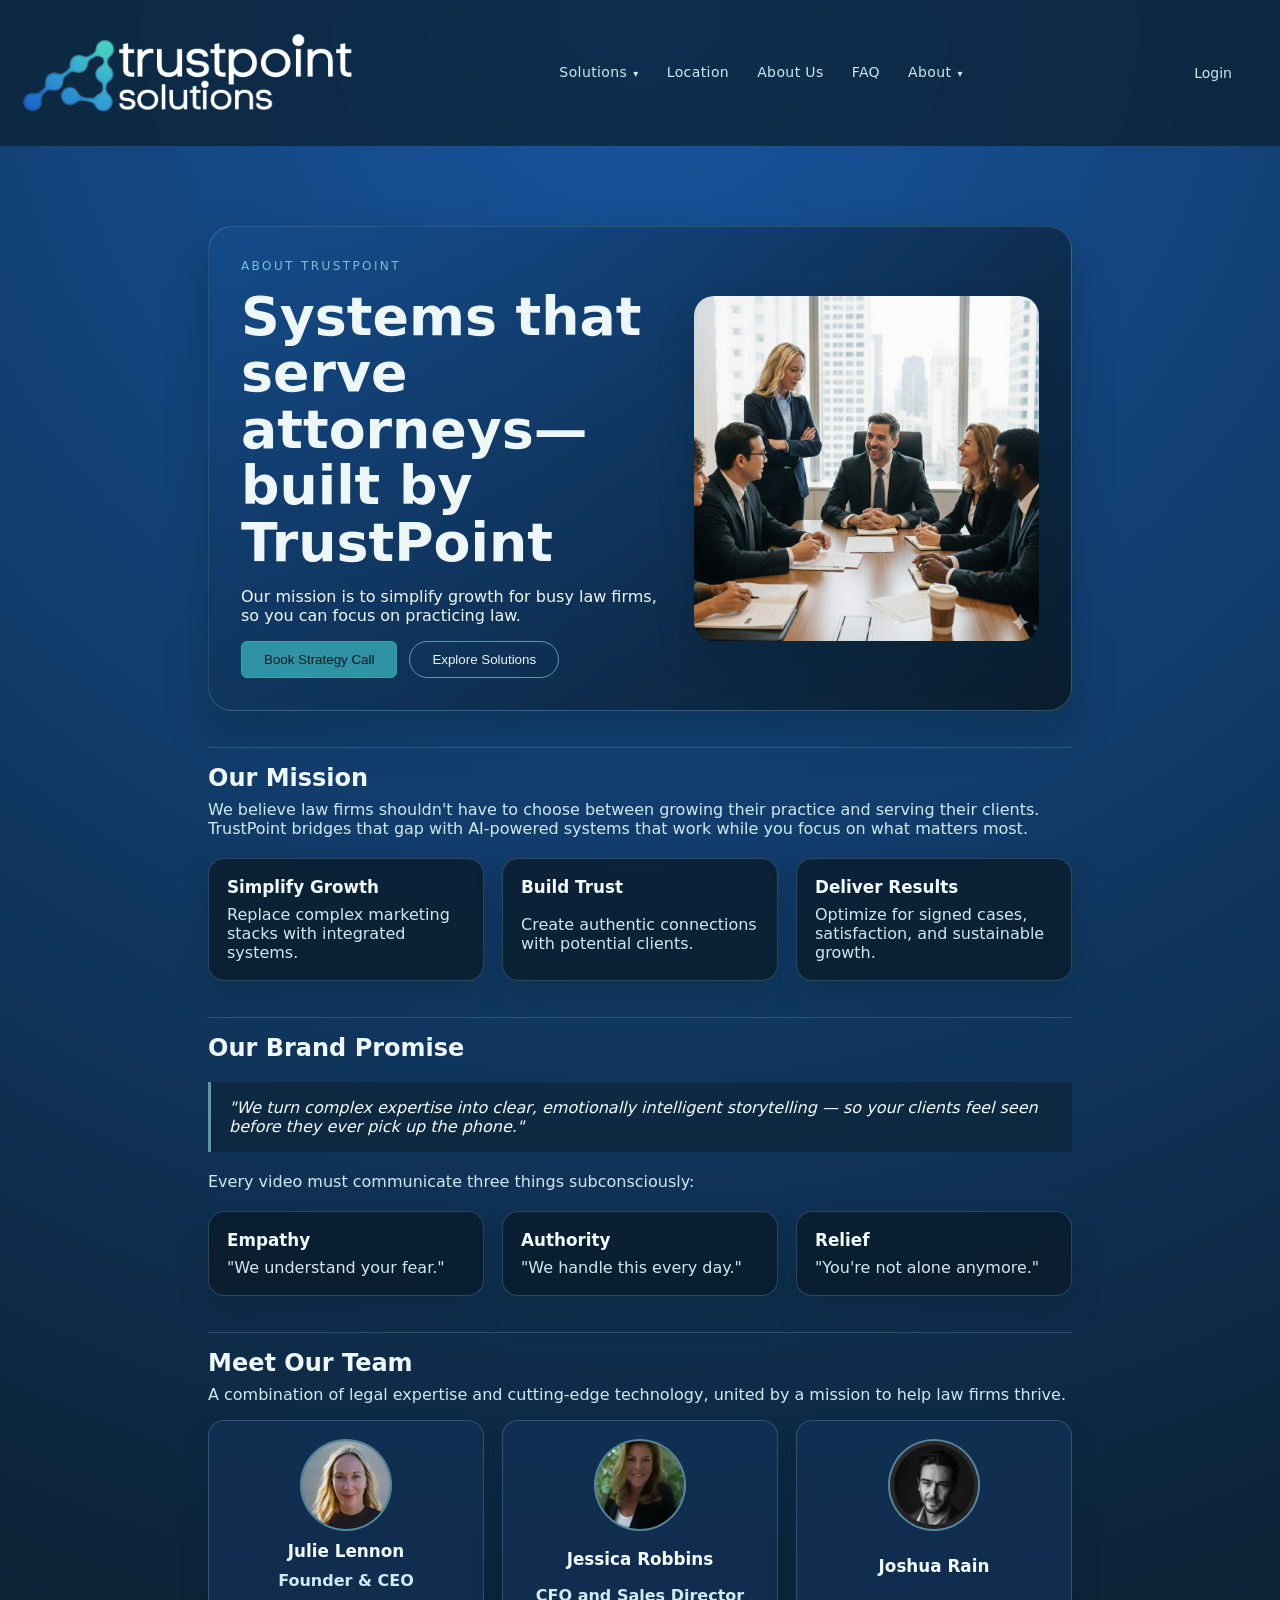
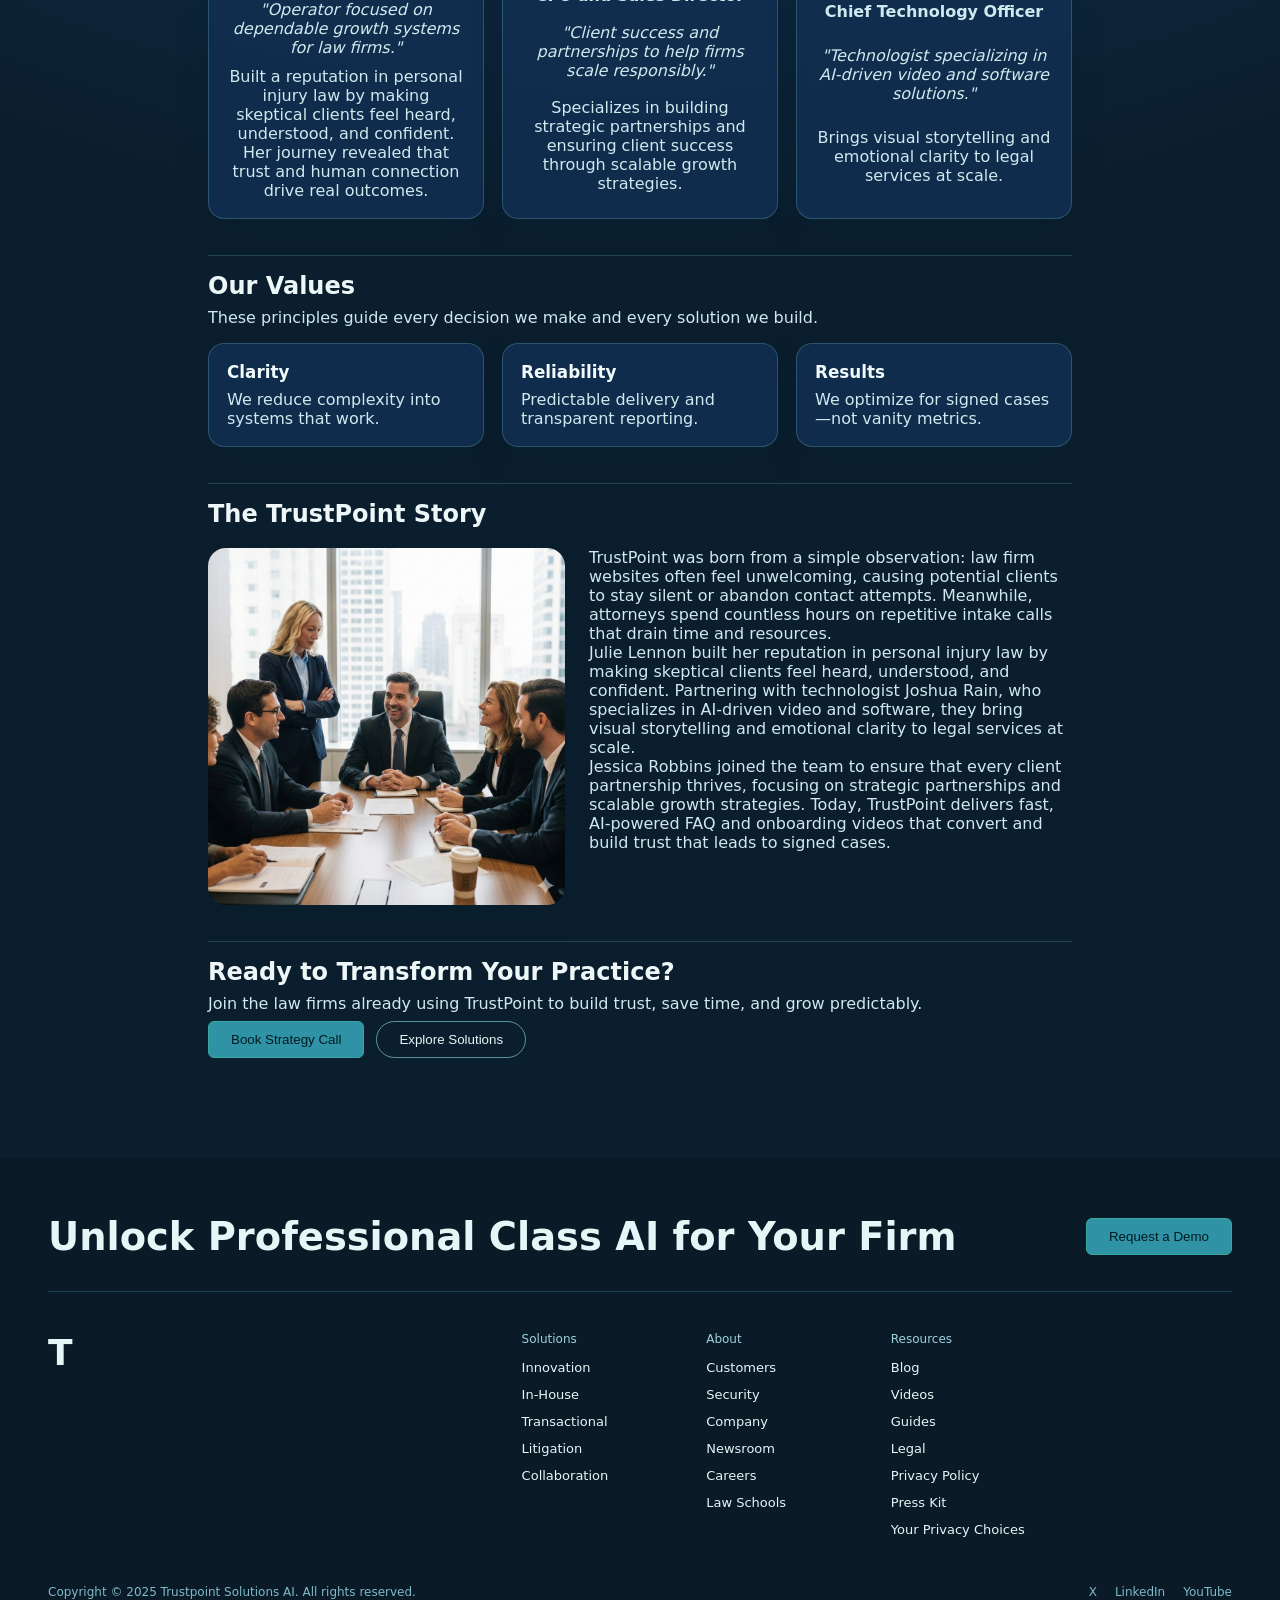
==== about-us.html @ 80f9bb28 "Remove platform page and simplify nav Drop the Platform page and menu, flatten FAQ to a single link," ====
<!DOCTYPE html>
<html lang="en">
  <head>
    <meta charset="UTF-8" />
    <meta name="viewport" content="width=device-width, initial-scale=1.0" />
    <title>About Us | Trustpoint Solutions</title>
    <link rel="stylesheet" href="styles.css" />
    <link rel="icon" href="favicon.ico" type="image/x-icon" />
  </head>
  <body>
    <div class="page">
      <header class="site-header">
        <div class="brand">
          <a href="index.html" aria-label="Trustpoint Solutions AI home">
            <img src="images/logo.png" alt="Trustpoint Solutions AI" />
          </a>
        </div>
        <button class="nav-toggle" aria-expanded="false" aria-controls="site-nav">
          Menu
        </button>
        <nav id="site-nav" class="nav">
          <div class="nav-item">
            <a class="nav-link has-caret" href="solutions.html">Solutions</a>
            <div class="nav-dropdown">
              <a href="solutions.html#foundation-system">Foundation System</a>
              <a href="solutions.html#follow-up-booking-system">Follow-Up &amp; Booking System</a>
              <a href="solutions.html#visibility-transparency-system">Visibility &amp; Transparency System</a>
              <a href="solutions.html#optional-add-ons">Optional add-ons</a>
              <a href="solutions.html#briefwise">BriefWise</a>
              <a href="solutions.html#complaint-generator">Complaint Generator</a>
              <a href="solutions.html#pidbot">PIDBot</a>
              <a href="solutions.html#verdictbridge">VerdictBridge</a>
            </div>
          </div>
          <a class="nav-link" href="location.html">Location</a>
          <a class="nav-link" href="about-us.html">About Us</a>
          <a class="nav-link" href="faq.html">FAQ</a>
          <div class="nav-item">
            <a class="nav-link has-caret" href="about.html">About</a>
            <div class="nav-dropdown">
              <a href="about.html#company">Company</a>
              <a href="about.html#leadership">Leadership</a>
              <a href="about.html#careers">Careers</a>
            </div>
          </div>
        </nav>
        <a class="login" href="#">Login</a>
      </header>

      <main class="subpage about-page">
        <section class="about-hero">
          <div class="about-hero-content">
            <span class="eyebrow">About TrustPoint</span>
            <h1>Systems that serve attorneys—built by TrustPoint</h1>
            <p>
              Our mission is to simplify growth for busy law firms, so you can
              focus on practicing law.
            </p>
            <div class="hero-actions">
              <button class="primary-cta">Book Strategy Call</button>
              <button class="secondary-cta">Explore Solutions</button>
            </div>
          </div>
          <div class="about-hero-media">
            <img src="images/Conf_Room_1.png" alt="TrustPoint team collaborating" />
          </div>
        </section>

        <section class="subpage-section">
          <h2>Our Mission</h2>
          <p>
            We believe law firms shouldn't have to choose between growing their
            practice and serving their clients. TrustPoint bridges that gap with
            AI-powered systems that work while you focus on what matters most.
          </p>
          <div class="mission-grid">
            <article class="about-card">
              <h3>Simplify Growth</h3>
              <p>Replace complex marketing stacks with integrated systems.</p>
            </article>
            <article class="about-card">
              <h3>Build Trust</h3>
              <p>Create authentic connections with potential clients.</p>
            </article>
            <article class="about-card">
              <h3>Deliver Results</h3>
              <p>Optimize for signed cases, satisfaction, and sustainable growth.</p>
            </article>
          </div>
        </section>

        <section class="subpage-section">
          <h2>Our Brand Promise</h2>
          <blockquote>
            "We turn complex expertise into clear, emotionally intelligent
            storytelling — so your clients feel seen before they ever pick up the
            phone."
          </blockquote>
          <p>Every video must communicate three things subconsciously:</p>
          <div class="promise-grid">
            <article class="about-card">
              <h3>Empathy</h3>
              <p>"We understand your fear."</p>
            </article>
            <article class="about-card">
              <h3>Authority</h3>
              <p>"We handle this every day."</p>
            </article>
            <article class="about-card">
              <h3>Relief</h3>
              <p>"You're not alone anymore."</p>
            </article>
          </div>
        </section>

        <section class="subpage-section">
          <h2>Meet Our Team</h2>
          <p>
            A combination of legal expertise and cutting-edge technology, united
            by a mission to help law firms thrive.
          </p>
          <div class="team-grid">
            <article class="team-card">
              <div class="team-avatar">
                <img src="images/about-us-julie.webp" alt="Julie Lennon" />
              </div>
              <h3 class="team-name">Julie Lennon</h3>
              <p class="team-role">Founder &amp; CEO</p>
              <p class="team-quote">
                "Operator focused on dependable growth systems for law firms."
              </p>
              <p>
                Built a reputation in personal injury law by making skeptical clients
                feel heard, understood, and confident. Her journey revealed that trust
                and human connection drive real outcomes.
              </p>
            </article>
            <article class="team-card">
              <div class="team-avatar">
                <img src="images/about-us-jessica.webp" alt="Jessica Robbins" />
              </div>
              <h3 class="team-name">Jessica Robbins</h3>
              <p class="team-role">CFO and Sales Director</p>
              <p class="team-quote">
                "Client success and partnerships to help firms scale responsibly."
              </p>
              <p>
                Specializes in building strategic partnerships and ensuring client
                success through scalable growth strategies.
              </p>
            </article>
            <article class="team-card">
              <div class="team-avatar">
                <img src="images/about-us-josh.webp" alt="Joshua Rain" />
              </div>
              <h3 class="team-name">Joshua Rain</h3>
              <p class="team-role">Chief Technology Officer</p>
              <p class="team-quote">
                "Technologist specializing in AI-driven video and software solutions."
              </p>
              <p>
                Brings visual storytelling and emotional clarity to legal services at
                scale.
              </p>
            </article>
          </div>
        </section>

        <section class="subpage-section">
          <h2>Our Values</h2>
          <p>These principles guide every decision we make and every solution we build.</p>
          <div class="values-grid">
            <article class="value-card">
              <h3>Clarity</h3>
              <p>We reduce complexity into systems that work.</p>
            </article>
            <article class="value-card">
              <h3>Reliability</h3>
              <p>Predictable delivery and transparent reporting.</p>
            </article>
            <article class="value-card">
              <h3>Results</h3>
              <p>We optimize for signed cases—not vanity metrics.</p>
            </article>
          </div>
        </section>

        <section class="subpage-section">
          <h2>The TrustPoint Story</h2>
          <div class="story-grid">
            <div class="story-media">
              <img src="images/Conf_Room_0.png" alt="TrustPoint leadership planning" />
            </div>
            <div class="story-text">
              <p>
                TrustPoint was born from a simple observation: law firm websites
                often feel unwelcoming, causing potential clients to stay silent or
                abandon contact attempts. Meanwhile, attorneys spend countless hours
                on repetitive intake calls that drain time and resources.
              </p>
              <p>
                Julie Lennon built her reputation in personal injury law by making
                skeptical clients feel heard, understood, and confident. Partnering
                with technologist Joshua Rain, who specializes in AI-driven video and
                software, they bring visual storytelling and emotional clarity to
                legal services at scale.
              </p>
              <p>
                Jessica Robbins joined the team to ensure that every client
                partnership thrives, focusing on strategic partnerships and scalable
                growth strategies. Today, TrustPoint delivers fast, AI-powered FAQ
                and onboarding videos that convert and build trust that leads to
                signed cases.
              </p>
            </div>
          </div>
        </section>

        <section class="subpage-section">
          <h2>Ready to Transform Your Practice?</h2>
          <p>
            Join the law firms already using TrustPoint to build trust, save time,
            and grow predictably.
          </p>
          <div class="hero-actions">
            <button class="primary-cta">Book Strategy Call</button>
            <button class="secondary-cta">Explore Solutions</button>
          </div>
        </section>
      </main>
    </div>

    <script src="script.js"></script>
  </body>
</html>
---- styles.css ----
* {
  box-sizing: border-box;
  margin: 0;
  padding: 0;
}

body {
  font-family: "Code Pro", "CodePro", "Inter", system-ui, -apple-system,
    sans-serif;
  background: #0b1e2d;
  color: #eef7f8;
  min-height: 100vh;
}

.page {
  min-height: 100vh;
  background: radial-gradient(circle at top, #1756a1, #0b1e2d 65%);
}

.site-header {
  display: flex;
  align-items: center;
  justify-content: space-between;
  padding: 28px 48px;
  gap: 24px;
  position: sticky;
  top: 0;
  background: rgba(11, 30, 45, 0.7);
  backdrop-filter: blur(6px);
  z-index: 10;
  transition: padding 0.3s ease, background 0.3s ease;
}

.brand {
  font-family: "Code Pro", "CodePro", "Inter", system-ui, -apple-system,
    sans-serif;
  font-size: 28px;
  letter-spacing: 0.5px;
}

.brand img {
  display: block;
  height: 190px;
  margin: -50px;
  width: auto;
  transition: height 0.3s ease, margin 0.3s ease;
}

.site-header.is-compact {
  padding: 10px 48px;
}

.site-header.is-compact .brand img {
  height: 120px;
  margin: 0;
}

.nav {
  display: flex;
  gap: 28px;
  flex-wrap: wrap;
  justify-content: center;
  flex: 1;
}

.nav-item {
  position: relative;
  display: inline-flex;
  align-items: center;
}

.nav-link {
  color: #cfe9ee;
  text-decoration: none;
  font-size: 14px;
  letter-spacing: 0.4px;
  position: relative;
  padding-bottom: 2px;
}

.nav-link:hover {
  color: #8fe1e6;
}

.nav-dropdown {
  position: absolute;
  top: calc(100% + 10px);
  left: 0;
  min-width: 200px;
  background: rgba(10, 26, 39, 0.98);
  border: 1px solid rgba(143, 225, 230, 0.2);
  border-radius: 12px;
  padding: 10px;
  display: none;
  flex-direction: column;
  gap: 4px;
  box-shadow: 0 18px 32px rgba(5, 33, 48, 0.35);
  z-index: 20;
}

.nav-dropdown::before {
  content: "";
  position: absolute;
  top: -10px;
  left: 0;
  right: 0;
  height: 10px;
}

.nav-dropdown a {
  color: #e6f6f7;
  text-decoration: none;
  font-size: 13px;
  padding: 8px 12px;
  border-radius: 8px;
}

.nav-dropdown a:hover {
  background: rgba(55, 168, 161, 0.18);
  color: #8fe1e6;
}

.nav-item:hover .nav-dropdown,
.nav-item:focus-within .nav-dropdown {
  display: flex;
}

.has-caret::after {
  content: "▾";
  font-size: 10px;
  margin-left: 6px;
}

.login {
  color: #cfe9ee;
  text-decoration: none;
  font-size: 14px;
}

.login:hover {
  color: #8fe1e6;
}

.hero {
  display: flex;
  align-items: center;
  justify-content: center;
  min-height: 58vh;
  text-align: left;
  padding: 80px 48px 60px;
  gap: 32px;
}

.hero-content,
.hero-media {
  flex: 1 1 0;
}

.hero-content h1 {
  font-family: "Code Pro", "CodePro", "Inter", system-ui, -apple-system,
    sans-serif;
  font-size: clamp(2.4rem, 4vw, 3.2rem);
  font-weight: 600;
  line-height: 1.05;
  margin-bottom: 16px;
}

.hero-content p {
  max-width: 560px;
  margin: 0 0 26px;
  color: #b7e3ea;
  font-size: 15px;
  line-height: 1.6;
}

.subpage {
  padding: 80px 48px 100px;
  max-width: 960px;
  margin: 0 auto;
  display: grid;
  gap: 18px;
}

.subpage h1 {
  font-size: clamp(2.4rem, 4vw, 3.2rem);
}

.subpage-section {
  padding-top: 16px;
  border-top: 1px solid rgba(143, 225, 230, 0.2);
  display: grid;
  gap: 8px;
  scroll-margin-top: calc(var(--header-height, 140px) + 16px);
}

.subpage-section p {
  color: #cfe9ee;
}

.faq-section {
  gap: 18px;
}

.faq-accordion {
  display: grid;
  gap: 12px;
}

.faq-accordion details {
  background: rgba(10, 26, 39, 0.75);
  border: 1px solid rgba(143, 225, 230, 0.22);
  border-radius: 14px;
  padding: 0;
  box-shadow: 0 14px 28px rgba(5, 33, 48, 0.22);
  overflow: hidden;
  transition: box-shadow 0.2s ease, border-color 0.2s ease;
}

.faq-accordion details:hover {
  border-color: rgba(143, 225, 230, 0.5);
  box-shadow: 0 16px 36px rgba(5, 33, 48, 0.35),
    0 0 0 1px rgba(143, 225, 230, 0.2);
}

.faq-accordion summary {
  cursor: pointer;
  list-style: none;
  font-weight: 600;
  color: #f1fbfc;
  display: flex;
  align-items: center;
  justify-content: space-between;
  gap: 16px;
  padding: 18px 20px;
  background: rgba(18, 48, 84, 0.55);
}

.faq-accordion summary::-webkit-details-marker {
  display: none;
}

.faq-accordion summary::after {
  content: "+";
  font-size: 1.4rem;
  color: #8fe1e6;
}

.faq-accordion details[open] summary::after {
  content: "–";
}

.faq-accordion details p,
.faq-accordion details ul {
  margin-top: 12px;
  color: #cfe9ee;
  line-height: 1.6;
}

.faq-accordion details ul {
  padding-left: 18px;
  display: grid;
  gap: 6px;
}

.faq-accordion details > :not(summary) {
  padding: 0 20px 18px;
}

.faq-accordion details[open] summary {
  background: rgba(18, 48, 84, 0.75);
}

.faq-cta {
  margin-top: 24px;
  padding: 20px;
  border-radius: 16px;
  background: rgba(18, 48, 84, 0.8);
  border: 1px solid rgba(143, 225, 230, 0.22);
  display: grid;
  gap: 10px;
}

.about-page {
  gap: 36px;
}

.eyebrow {
  text-transform: uppercase;
  letter-spacing: 0.2em;
  font-size: 0.75rem;
  color: rgba(143, 225, 230, 0.8);
}

.about-hero {
  display: grid;
  grid-template-columns: minmax(260px, 1.1fr) minmax(240px, 0.9fr);
  gap: 32px;
  align-items: center;
  padding: 32px;
  border-radius: 24px;
  background: linear-gradient(135deg, rgba(23, 86, 161, 0.25), rgba(10, 26, 39, 0.9));
  border: 1px solid rgba(143, 225, 230, 0.22);
  box-shadow: 0 20px 40px rgba(5, 33, 48, 0.35);
}

.about-hero-content {
  display: grid;
  gap: 16px;
}

.about-hero-content h1 {
  font-size: clamp(2.3rem, 4.2vw, 3.4rem);
  line-height: 1.05;
}

.hero-actions {
  display: flex;
  flex-wrap: wrap;
  gap: 12px;
}

.about-hero-media {
  border-radius: 20px;
  overflow: hidden;
  min-height: 280px;
  box-shadow: 0 18px 32px rgba(5, 33, 48, 0.35);
}

.about-hero-media img {
  width: 100%;
  height: 100%;
  object-fit: cover;
  display: block;
}

.mission-grid,
.promise-grid {
  display: grid;
  grid-template-columns: repeat(auto-fit, minmax(220px, 1fr));
  gap: 18px;
  margin-top: 12px;
}

.about-card {
  padding: 18px;
  border-radius: 16px;
  background: rgba(10, 26, 39, 0.75);
  border: 1px solid rgba(143, 225, 230, 0.22);
  box-shadow: 0 14px 28px rgba(5, 33, 48, 0.25);
  display: grid;
  gap: 8px;
}

.about-card h3 {
  font-size: 1.05rem;
  color: #f1fbfc;
}

.story-grid {
  display: grid;
  grid-template-columns: minmax(240px, 0.85fr) minmax(280px, 1.15fr);
  gap: 24px;
  align-items: start;
  margin-top: 12px;
}

.story-media {
  border-radius: 18px;
  overflow: hidden;
  min-height: 240px;
  box-shadow: 0 14px 28px rgba(5, 33, 48, 0.25);
}

.story-media img {
  width: 100%;
  height: 100%;
  object-fit: cover;
  display: block;
}

.subpage-section ol {
  margin-left: 18px;
  color: #cfe9ee;
  display: grid;
  gap: 8px;
}

.subpage-section blockquote {
  margin: 12px 0;
  padding: 16px 18px;
  border-left: 3px solid rgba(143, 225, 230, 0.6);
  background: rgba(12, 34, 48, 0.55);
  color: #f3fbfc;
  font-style: italic;
}

.team-grid,
.values-grid {
  display: grid;
  grid-template-columns: repeat(auto-fit, minmax(220px, 1fr));
  gap: 18px;
  margin-top: 8px;
}

.team-card,
.value-card {
  padding: 18px;
  border-radius: 16px;
  background: rgba(18, 48, 84, 0.8);
  border: 1px solid rgba(143, 225, 230, 0.22);
  box-shadow: 0 14px 28px rgba(5, 33, 48, 0.25);
  display: grid;
  gap: 8px;
}

.team-card h3,
.value-card h3 {
  font-size: 1.05rem;
  color: #f1fbfc;
}

.team-card {
  justify-items: center;
  text-align: center;
  gap: 10px;
}

.team-avatar {
  width: 92px;
  height: 92px;
  border-radius: 50%;
  background: rgba(230, 246, 247, 0.15);
  border: 2px solid rgba(143, 225, 230, 0.4);
  display: grid;
  place-items: center;
  font-weight: 600;
  color: #e6f6f7;
  overflow: hidden;
}

.team-avatar img {
  width: 100%;
  height: 100%;
  object-fit: cover;
  display: block;
}

.team-name {
  font-size: 1.15rem;
}

.team-quote {
  color: #d7f4f7;
  font-style: italic;
}

.team-role {
  color: #8fe1e6;
  font-weight: 600;
}

.product-section {
  gap: 14px;
  min-height: calc(100vh - 220px);
  padding-bottom: clamp(32px, 6vh, 72px);
}

.product-title {
  font-size: clamp(2.2rem, 3.6vw, 3rem);
}

.product-tagline {
  font-size: 1rem;
  font-style: italic;
  color: #cfe9ee;
  margin-bottom: 10px;
  display: inline-flex;
  align-items: center;
  gap: 10px;
}

.product-icon {
  font-size: 1.3rem;
}

.product-heading {
  font-size: 1.35rem;
  font-weight: 600;
  color: #e5f5f7;
}

.product-subheading {
  color: #b7e3ea;
}

.product-summary {
  display: grid;
  grid-template-columns: 1fr 1fr;
  gap: 16px;
  align-items: center;
  padding: 18px;
  border-radius: 16px;
  background: rgba(12, 34, 48, 0.7);
  border: 1px solid rgba(143, 225, 230, 0.22);
}

.product-summary-image {
  width: 100%;
  height: 100%;
  min-height: 140px;
  border-radius: 16px;
  background: rgba(143, 225, 230, 0.16);
  display: flex;
  align-items: center;
  justify-content: center;
  padding: 12px;
}

.product-summary-image img {
  width: 100%;
  height: 100%;
  object-fit: contain;
  border-radius: 12px;
}

.product-summary-text {
  display: grid;
  gap: 12px;
}

.product-details {
  list-style: disc;
  padding-left: 18px;
  color: #b7e3ea;
  display: grid;
  gap: 6px;
}

.product-details li {
  line-height: 1.45;
}

.components-grid {
  display: flex;
  flex-wrap: wrap;
  gap: 18px;
  justify-content: flex-start;
  margin-top: 6px;
}

.component-card {
  flex: 1 1 220px;
  max-width: 280px;
  aspect-ratio: 1 / 1;
  padding: 18px;
  border-radius: 16px;
  background: rgba(10, 26, 39, 0.75);
  border: 1px solid rgba(143, 225, 230, 0.22);
  box-shadow: 0 14px 28px rgba(5, 33, 48, 0.25);
  display: flex;
  flex-direction: column;
  align-items: center;
  text-align: center;
}

.component-main {
  flex: 1;
  display: flex;
  flex-direction: column;
  align-items: center;
  justify-content: center;
  gap: 10px;
}

.component-icon {
  width: 48px;
  height: 48px;
  border-radius: 12px;
  background: rgba(143, 225, 230, 0.14);
  display: flex;
  align-items: center;
  justify-content: center;
  font-size: 24px;
  color: #e6f6f7;
}

img.component-icon {
  object-fit: contain;
  padding: 8px;
}

.component-card h3 {
  font-size: 1rem;
  font-weight: 600;
  color: #f1fbfc;
}

.component-card p {
  margin-top: auto;
  color: #b7e3ea;
  font-size: 0.95rem;
  line-height: 1.4;
}

.primary-cta {
  background: #2f93a5;
  color: #031a23;
  border: 1px solid #37a8a1;
  padding: 10px 22px;
  border-radius: 6px;
  font-weight: 500;
  cursor: pointer;
}

.primary-cta:hover {
  background: #37a8a1;
}

.secondary-cta {
  background: transparent;
  color: #e6f6f7;
  border: 1px solid rgba(143, 225, 230, 0.6);
  padding: 10px 22px;
  border-radius: 999px;
  font-weight: 500;
  cursor: pointer;
}

.secondary-cta:hover {
  background: rgba(55, 168, 161, 0.18);
}

.cookie-banner {
  position: fixed;
  left: 0;
  right: 0;
  bottom: 0;
  padding: 16px 20px 24px;
  display: flex;
  justify-content: center;
  z-index: 30;
}

.cookie-banner.is-hidden {
  display: none;
}

.cookie-card {
  width: min(960px, 94vw);
  background: rgba(10, 26, 39, 0.98);
  border: 1px solid rgba(143, 225, 230, 0.28);
  border-radius: 18px;
  padding: 20px 22px;
  box-shadow: 0 18px 32px rgba(5, 33, 48, 0.45);
  display: grid;
  gap: 16px;
}

.cookie-content h2 {
  font-size: 1.2rem;
  color: #f1fbfc;
  margin-bottom: 6px;
}

.cookie-content p {
  color: #cfe9ee;
  line-height: 1.6;
}

.cookie-actions {
  display: flex;
  flex-wrap: wrap;
  gap: 12px;
}

.cookie-preferences {
  border-top: 1px solid rgba(143, 225, 230, 0.2);
  padding-top: 14px;
  display: grid;
  gap: 10px;
}

.cookie-option {
  display: flex;
  align-items: center;
  gap: 10px;
  color: #cfe9ee;
}

.cookie-option input {
  accent-color: #37a8a1;
}

.hero-media {
  height: 360px;
  max-width: none;
  margin: 0;
  border-radius: 6px;
  overflow: hidden;
  box-shadow: 0 18px 32px rgba(5, 33, 48, 0.45);
  transition: height 0.6s ease;
}

.hero-media.in-view {
  height: calc(95vh - var(--header-height, 84px));
}

.hero-video {
  width: 100%;
  height: 100%;
  object-fit: cover;
  display: block;
  filter: brightness(0.92);
}

.hero-image {
  width: 100%;
  height: 100%;
  object-fit: contain;
  display: block;
  filter: brightness(0.95);
}

.bundle {
  display: grid;
  grid-template-columns: minmax(220px, 1fr) minmax(320px, 1.2fr) minmax(240px, 0.9fr);
  gap: 32px;
  padding: 60px 48px 80px;
  background: linear-gradient(135deg, rgba(23, 86, 161, 0.35), rgba(10, 26, 39, 0.9));
  border-radius: 20px;
  margin: 0 48px 80px;
}

.home-content {
  max-width: 960px;
  margin: 0 auto;
}

.home-content .bundle {
  margin: 0 0 80px;
}

.bundle-media {
  background: #ffffff;
  border-radius: 18px;
  overflow: hidden;
  align-self: stretch;
}

.bundle-media img {
  width: 100%;
  height: 100%;
  object-fit: cover;
  display: block;
}

.bundle-content {
  display: flex;
  flex-direction: column;
  gap: 16px;
  color: #e6f6f7;
}

.bundle-pill {
  align-self: flex-start;
  background: rgba(230, 246, 247, 0.12);
  color: #e6f6f7;
  text-transform: uppercase;
  letter-spacing: 1px;
  font-size: 11px;
  padding: 6px 14px;
  border-radius: 999px;
}

.bundle-content h2 {
  font-size: clamp(1.8rem, 3vw, 2.6rem);
  font-weight: 600;
}

.bundle-content p {
  color: #cfe9ee;
  line-height: 1.7;
  font-size: 14px;
}

.bundle-content h3 {
  font-size: 1.1rem;
  margin-top: 6px;
}

.bundle-content ul {
  list-style: none;
  display: grid;
  gap: 10px;
  margin: 0;
  padding: 0;
}

.bundle-content li::before {
  content: "✓";
  color: #8fe1e6;
  margin-right: 10px;
}

.bundle-metrics {
  background: rgba(230, 246, 247, 0.12);
  border-radius: 18px;
  padding: 24px;
  display: grid;
  gap: 20px;
}

.metric-card {
  background: rgba(10, 26, 39, 0.6);
  border-radius: 16px;
  padding: 18px;
  display: grid;
  gap: 8px;
}

.metric-number {
  font-size: 2rem;
  font-weight: 600;
}

.metric-label {
  text-transform: uppercase;
  letter-spacing: 1px;
  font-size: 11px;
  color: #b7e3ea;
}

.site-footer {
  padding: 56px 48px 32px;
  background: #0a1a27;
  color: #cfe9ee;
}

.footer-signup {
  display: flex;
  align-items: center;
  justify-content: flex-end;
  gap: 24px;
  padding: 20px 0 32px;
}

.footer-signup-group {
  display: flex;
  align-items: center;
  gap: 24px;
}

.footer-signup-text {
  max-width: 520px;
  color: #b7e3ea;
  font-size: 14px;
  line-height: 1.6;
}

.footer-signup-form {
  display: flex;
  align-items: center;
  gap: 12px;
  background: rgba(230, 246, 247, 0.08);
  border: 1px solid rgba(143, 225, 230, 0.3);
  border-radius: 999px;
  padding: 6px;
}

.footer-signup-form input {
  background: transparent;
  border: none;
  color: #e6f6f7;
  padding: 8px 12px;
  min-width: 260px;
  font-size: 13px;
}

.footer-signup-form input::placeholder {
  color: rgba(230, 246, 247, 0.7);
}

.footer-signup-form input:focus {
  outline: none;
}

.footer-signup-button {
  display: inline-flex;
  align-items: center;
  gap: 8px;
  background: #2f93a5;
  color: #031a23;
  border: none;
  border-radius: 999px;
  padding: 8px 16px;
  font-size: 13px;
  cursor: pointer;
}

.footer-signup-button svg {
  width: 16px;
  height: 16px;
  fill: currentColor;
}

.footer-signup-button:hover {
  background: #37a8a1;
}

.footer-cta {
  display: flex;
  align-items: center;
  justify-content: space-between;
  gap: 24px;
  flex-wrap: wrap;
}

.footer-cta h2 {
  font-family: "Code Pro", "CodePro", "Inter", system-ui, -apple-system,
    sans-serif;
  font-size: clamp(1.6rem, 3vw, 2.4rem);
  font-weight: 600;
  color: #e6f6f7;
}

.footer-divider {
  height: 1px;
  background: rgba(47, 147, 165, 0.35);
  margin: 32px 0 40px;
}

.footer-links {
  display: flex;
  gap: 40px;
  align-items: flex-start;
  justify-content: space-between;
  flex-wrap: wrap;
}

.footer-brand {
  font-family: "Code Pro", "CodePro", "Inter", system-ui, -apple-system,
    sans-serif;
  font-size: 36px;
  font-weight: 600;
  color: #e6f6f7;
  padding-right: 24px;
}

.footer-columns {
  display: grid;
  grid-template-columns: repeat(4, minmax(140px, 1fr));
  gap: 28px;
  flex: 0 0 60%;
  min-width: 280px;
  margin-left: auto;
}

.footer-column {
  display: flex;
  flex-direction: column;
  gap: 12px;
  font-size: 13px;
}

.footer-title {
  font-size: 12px;
  text-transform: none;
  color: #9bd2dd;
  margin-bottom: 2px;
}

.footer-column a {
  color: #e6f6f7;
  text-decoration: none;
}

.footer-column a:hover {
  color: #8fe1e6;
}

.footer-bottom {
  display: flex;
  align-items: center;
  justify-content: space-between;
  margin-top: 48px;
  font-size: 12px;
  color: #7fbac8;
  flex-wrap: wrap;
  gap: 16px;
}

.footer-disclaimer {
  flex-basis: 100%;
  font-size: 12px;
  color: #9bd2dd;
}

.footer-social {
  display: flex;
  gap: 18px;
}

.footer-legal {
  display: flex;
  align-items: center;
  gap: 8px;
  color: #7fbac8;
}

.footer-legal a {
  color: inherit;
  text-decoration: none;
}

.footer-legal a:hover {
  color: #8fe1e6;
}

.footer-social a {
  color: #7fbac8;
  text-decoration: none;
}

.footer-social a:hover {
  color: #8fe1e6;
}

.modal {
  position: fixed;
  inset: 0;
  display: none;
  align-items: center;
  justify-content: center;
  padding: 24px;
  z-index: 50;
}

.modal.is-open {
  display: flex;
}

.modal-backdrop {
  position: absolute;
  inset: 0;
  background: rgba(6, 20, 30, 0.75);
}

.modal-dialog {
  position: relative;
  background: #0a1a27;
  border: 1px solid rgba(143, 225, 230, 0.2);
  border-radius: 16px;
  max-width: 860px;
  width: 100%;
  max-height: 85vh;
  overflow: hidden;
  z-index: 1;
  box-shadow: 0 30px 60px rgba(5, 33, 48, 0.45);
}

.modal-content {
  padding: 32px;
  overflow-y: auto;
  max-height: 85vh;
  display: grid;
  gap: 14px;
  color: #e6f6f7;
}

.modal-content h2 {
  font-size: 1.8rem;
}

.modal-content h3 {
  margin-top: 8px;
  font-size: 1.2rem;
}

.modal-content h4 {
  margin-top: 4px;
  font-size: 1rem;
  color: #b7e3ea;
}

.modal-content ul {
  list-style: disc;
  padding-left: 20px;
  display: grid;
  gap: 6px;
}

.modal-content p {
  color: #cfe9ee;
  line-height: 1.6;
  font-size: 14px;
}

.modal-close {
  position: absolute;
  top: 12px;
  right: 12px;
  width: 36px;
  height: 36px;
  border-radius: 50%;
  border: none;
  background: rgba(230, 246, 247, 0.15);
  color: #e6f6f7;
  font-size: 24px;
  cursor: pointer;
  z-index: 2;
}

.modal-close:hover {
  background: rgba(230, 246, 247, 0.25);
}

.nav-toggle {
  display: none;
  background: transparent;
  border: 1px solid rgba(55, 168, 161, 0.6);
  color: #cfe9ee;
  padding: 6px 12px;
  border-radius: 6px;
}

@media (max-width: 900px) {
  .site-header {
    flex-wrap: wrap;
  }

  .about-hero,
  .story-grid {
    grid-template-columns: 1fr;
  }

  .hero {
    flex-direction: column;
    text-align: center;
    padding: 70px 24px 50px;
  }

  .hero-content p {
    margin: 0 auto 26px;
  }

  .bundle {
    grid-template-columns: 1fr;
    margin: 0 24px 70px;
    padding: 50px 24px 60px;
  }

  .bundle-media {
    min-height: 280px;
  }

  .footer-signup {
    flex-direction: column;
    align-items: stretch;
  }

  .footer-signup-group {
    flex-direction: column;
    align-items: stretch;
  }

  .footer-signup-form {
    width: 100%;
    justify-content: space-between;
  }

  .footer-signup-form input {
    min-width: 0;
    flex: 1;
  }

  .nav {
    order: 3;
    width: 100%;
    justify-content: center;
  }
}

@media (max-width: 700px) {
  .nav-toggle {
    display: inline-flex;
  }

  .nav {
    display: none;
    flex-direction: column;
    align-items: center;
    gap: 16px;
    padding: 16px 0 0;
  }

  .nav.open {
    display: flex;
  }

  .nav-item {
    flex-direction: column;
    align-items: center;
  }

  .nav-dropdown {
    position: static;
    width: 100%;
    max-width: 240px;
    box-shadow: none;
  }

  .login {
    margin-left: auto;
  }

  .footer-cta {
    align-items: flex-start;
  }

  .footer-columns {
    grid-template-columns: repeat(2, minmax(140px, 1fr));
  }
}
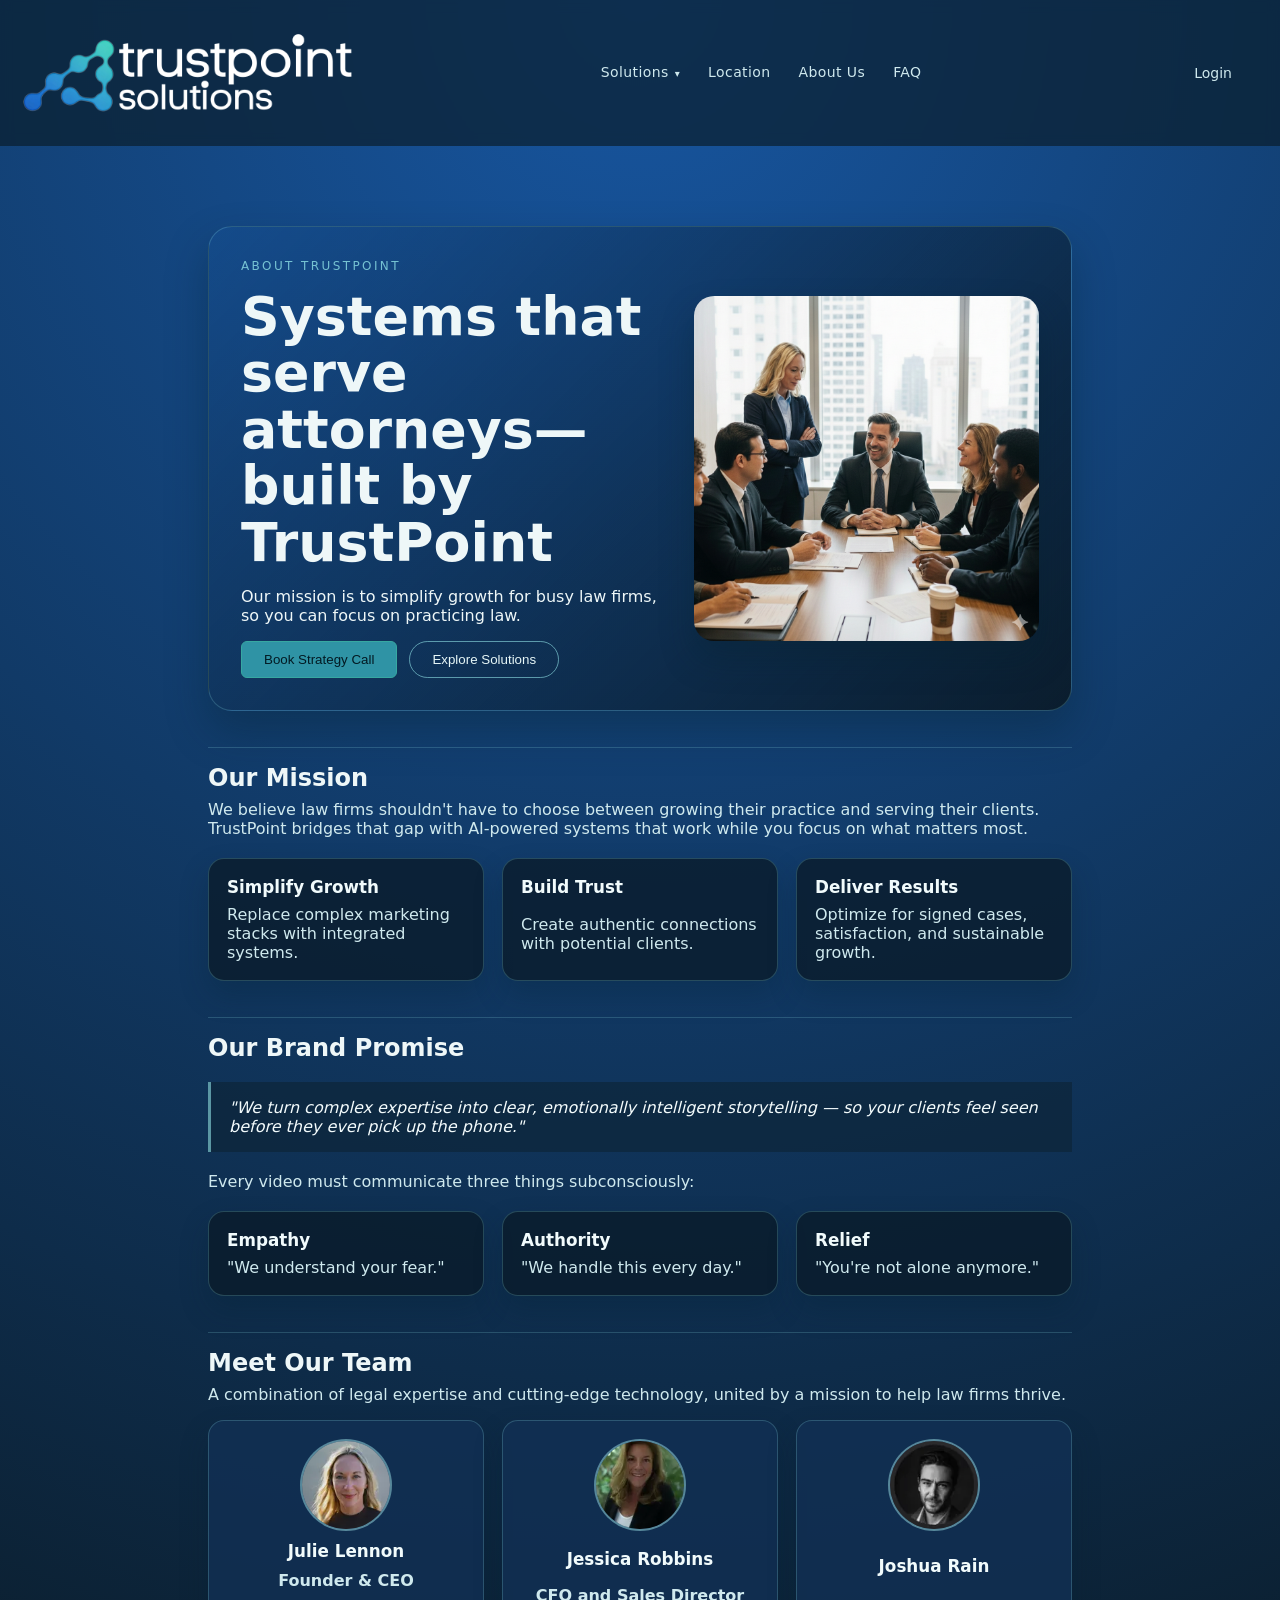
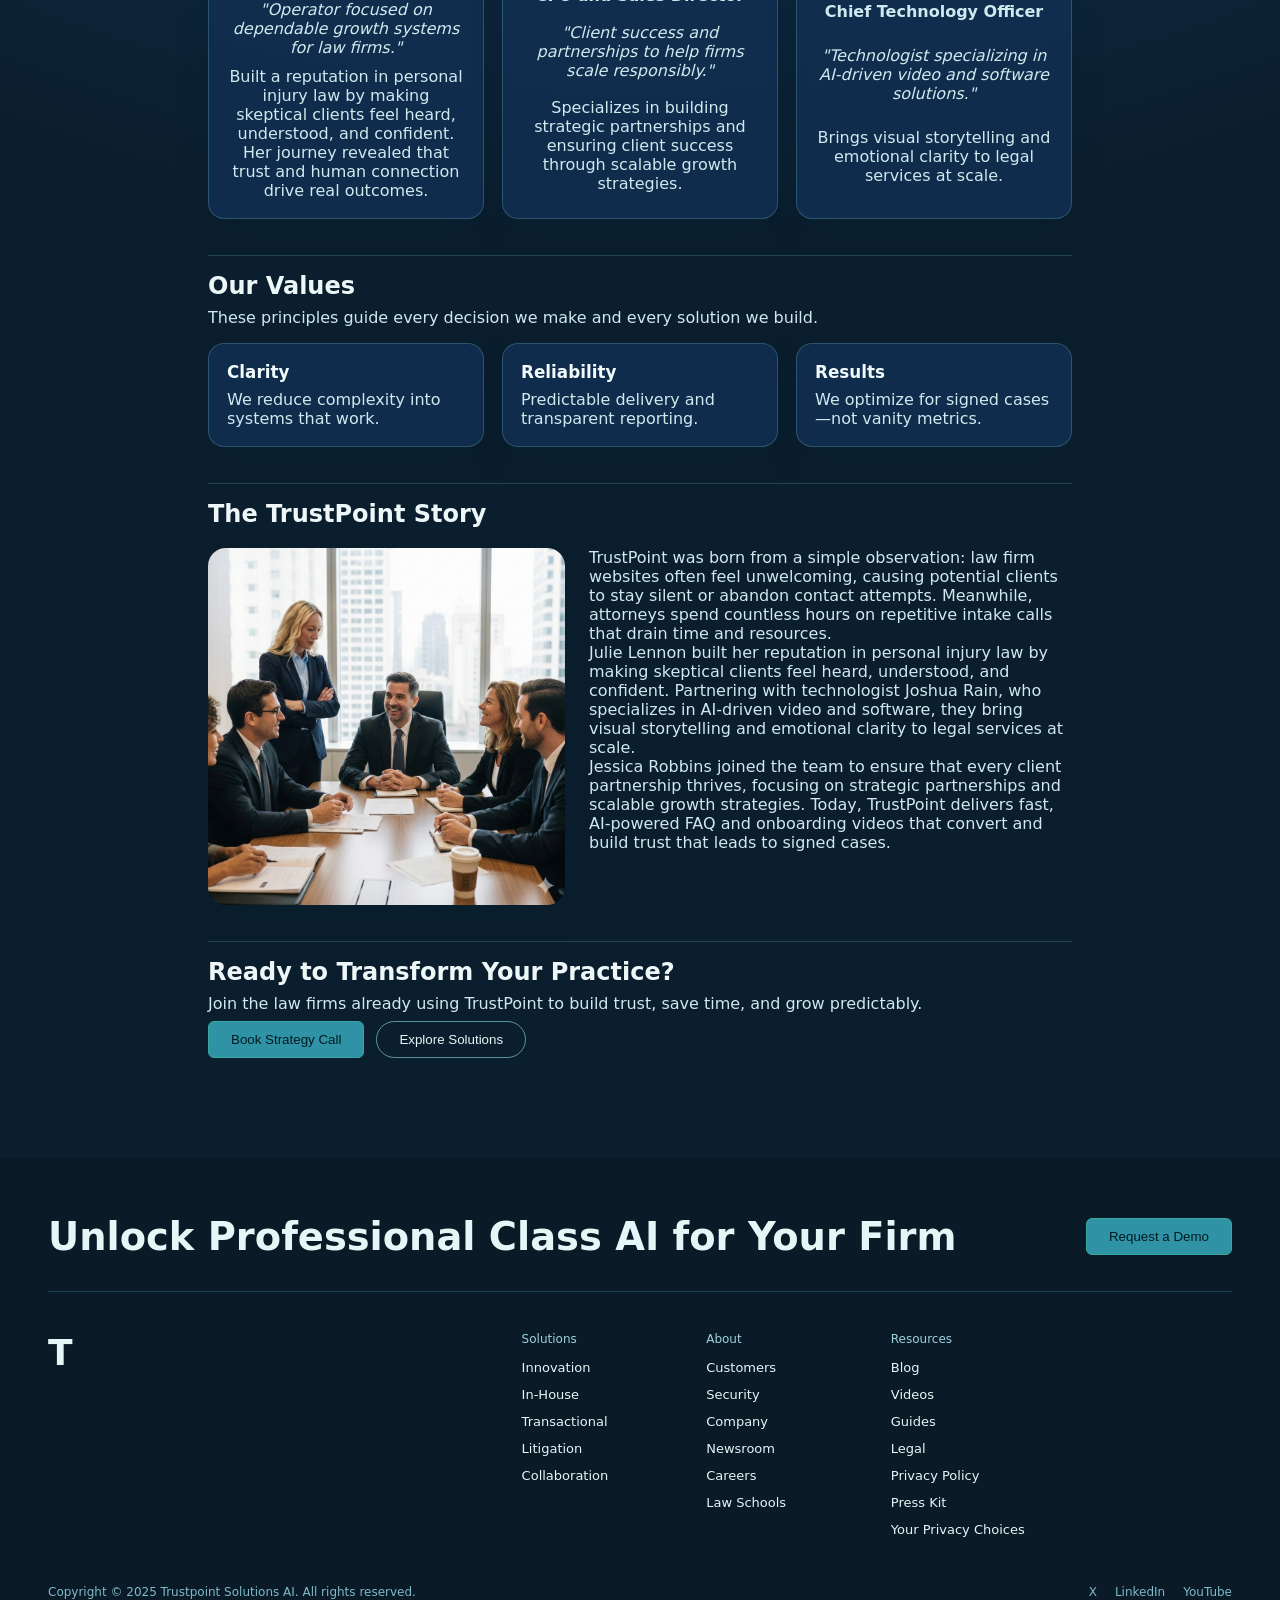
==== commit 74ab6284: "Update hero section, navigation, and location page - Hero: New heading, subtext, dual CTAs, Hero Ima" ====
--- a/about-us.html
+++ b/about-us.html
@@ -35,14 +35,6 @@
           <a class="nav-link" href="location.html">Location</a>
           <a class="nav-link" href="about-us.html">About Us</a>
           <a class="nav-link" href="faq.html">FAQ</a>
-          <div class="nav-item">
-            <a class="nav-link has-caret" href="about.html">About</a>
-            <div class="nav-dropdown">
-              <a href="about.html#company">Company</a>
-              <a href="about.html#leadership">Leadership</a>
-              <a href="about.html#careers">Careers</a>
-            </div>
-          </div>
         </nav>
         <a class="login" href="#">Login</a>
       </header>
--- a/styles.css
+++ b/styles.css
@@ -185,6 +185,69 @@
   font-size: clamp(2.4rem, 4vw, 3.2rem);
 }
 
+/* Location page feature cards */
+.location-features {
+  margin: 32px -48px 0;
+  padding: 48px 0 0;
+}
+
+.location-features-grid {
+  display: grid;
+  grid-template-columns: repeat(3, 1fr);
+  gap: 24px;
+  max-width: 960px;
+  margin: 0 auto;
+}
+
+.location-feature-card {
+  background: rgba(10, 26, 39, 0.75);
+  border-radius: 10px;
+  padding: 28px 24px;
+  box-shadow: 0 14px 28px rgba(5, 33, 48, 0.22);
+  border: 1px solid rgba(143, 225, 230, 0.22);
+  display: flex;
+  flex-direction: column;
+  gap: 14px;
+}
+
+.location-feature-icon {
+  width: 48px;
+  height: 48px;
+  color: #37a8a1;
+  flex-shrink: 0;
+}
+
+.location-feature-icon svg {
+  width: 100%;
+  height: 100%;
+}
+
+.location-feature-title {
+  font-size: 1.125rem;
+  font-weight: 600;
+  color: #f1fbfc;
+  margin: 0;
+  line-height: 1.25;
+}
+
+.location-feature-desc {
+  font-size: 0.9375rem;
+  color: #cfe9ee;
+  line-height: 1.5;
+  margin: 0;
+}
+
+@media (max-width: 768px) {
+  .location-features {
+    margin: 24px -24px 0;
+    padding: 32px 0 0;
+  }
+
+  .location-features-grid {
+    grid-template-columns: 1fr;
+  }
+}
+
 .subpage-section {
   padding-top: 16px;
   border-top: 1px solid rgba(143, 225, 230, 0.2);
@@ -692,17 +755,12 @@
 }
 
 .hero-media {
-  height: 360px;
   max-width: none;
   margin: 0;
   border-radius: 6px;
   overflow: hidden;
   box-shadow: 0 18px 32px rgba(5, 33, 48, 0.45);
-  transition: height 0.6s ease;
-}
-
-.hero-media.in-view {
-  height: calc(95vh - var(--header-height, 84px));
+  position: relative;
 }
 
 .hero-video {
@@ -720,6 +778,45 @@
   display: block;
   filter: brightness(0.95);
 }
+
+.hero-video-overlay {
+  position: absolute;
+  inset: 0;
+  display: flex;
+  align-items: center;
+  justify-content: center;
+  gap: 12px;
+  background: rgba(11, 30, 45, 0.45);
+  color: #f1fbfc;
+  border: none;
+  cursor: pointer;
+  font: inherit;
+  letter-spacing: 0.3px;
+  transition: opacity 0.3s ease;
+}
+
+.hero-video-icon {
+  display: inline-flex;
+  align-items: center;
+  justify-content: center;
+  width: 44px;
+  height: 44px;
+  border-radius: 50%;
+  background: rgba(55, 168, 161, 0.85);
+  color: #0b1e2d;
+  font-size: 18px;
+  box-shadow: 0 10px 18px rgba(5, 33, 48, 0.4);
+}
+
+.hero-video-text {
+  font-size: 0.95rem;
+}
+
+.hero-media.is-playing .hero-video-overlay {
+  opacity: 0;
+  pointer-events: none;
+}
+
 
 .bundle {
   display: grid;
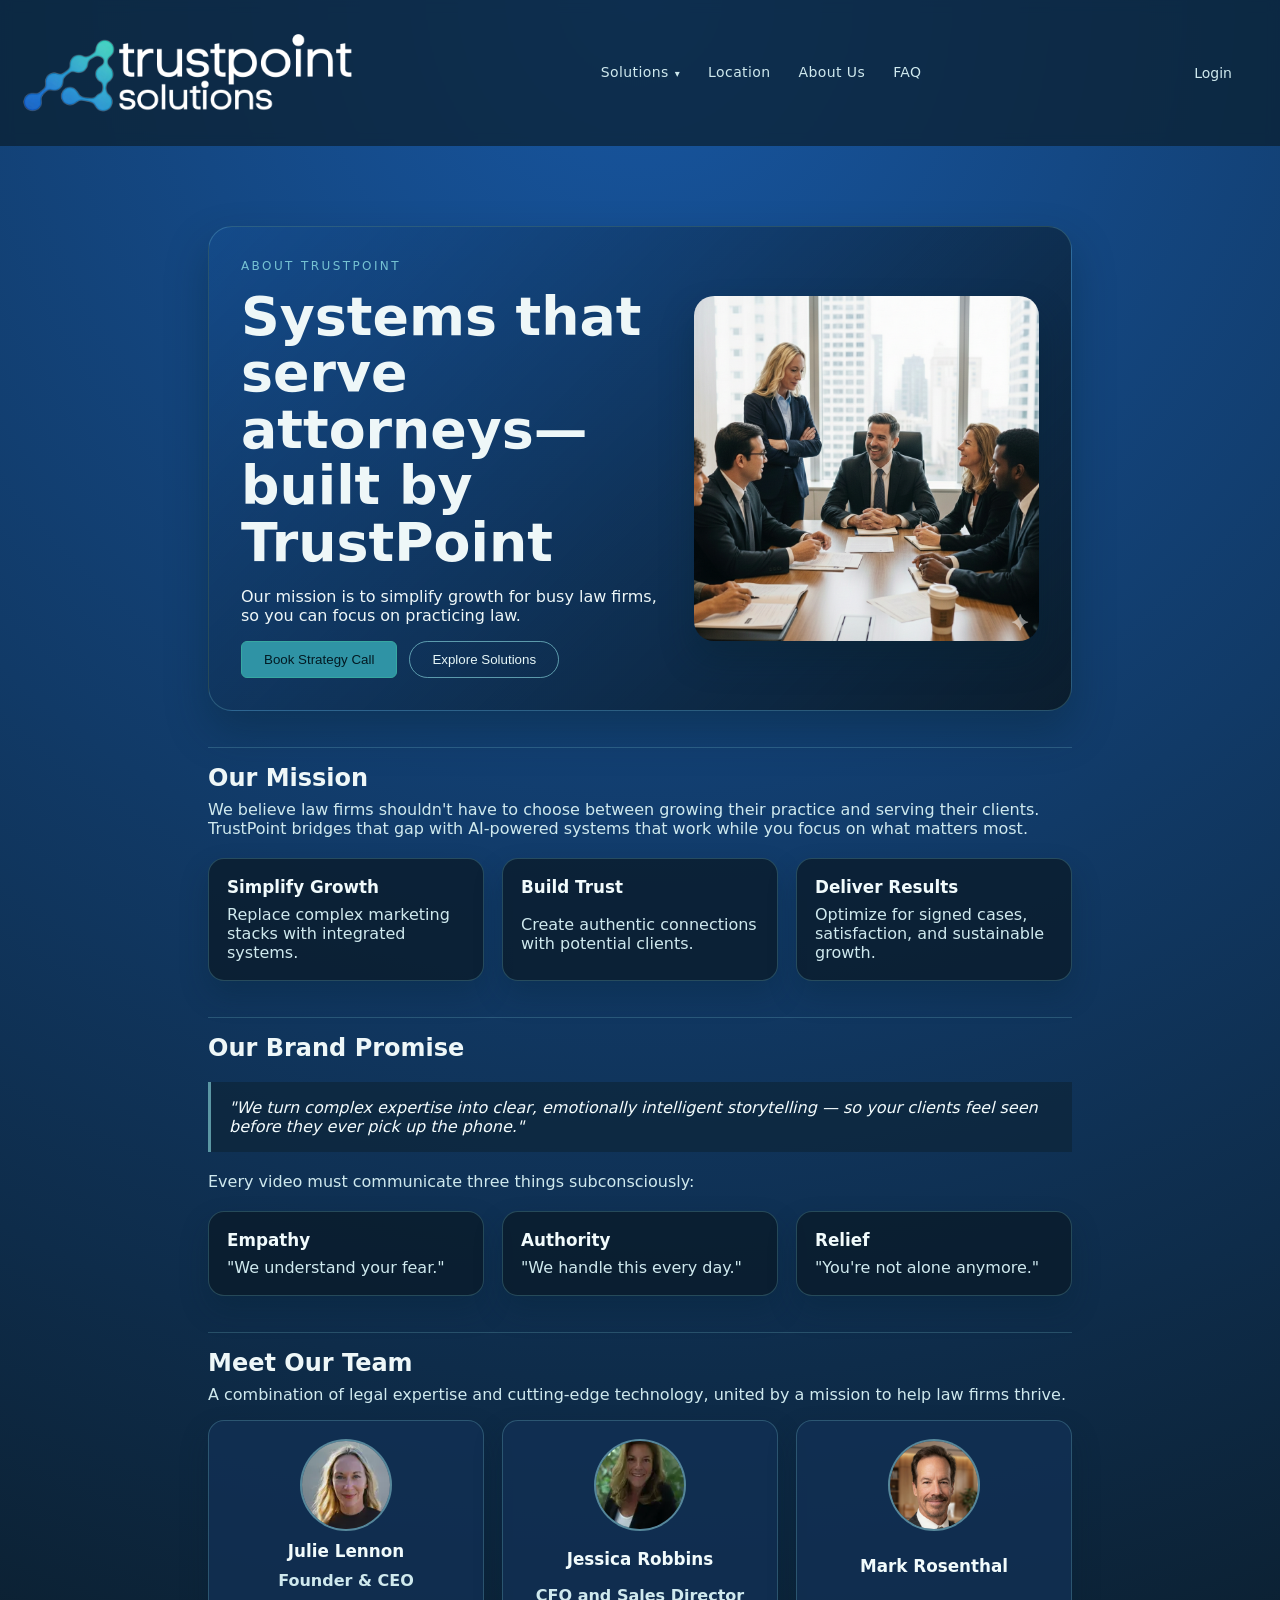
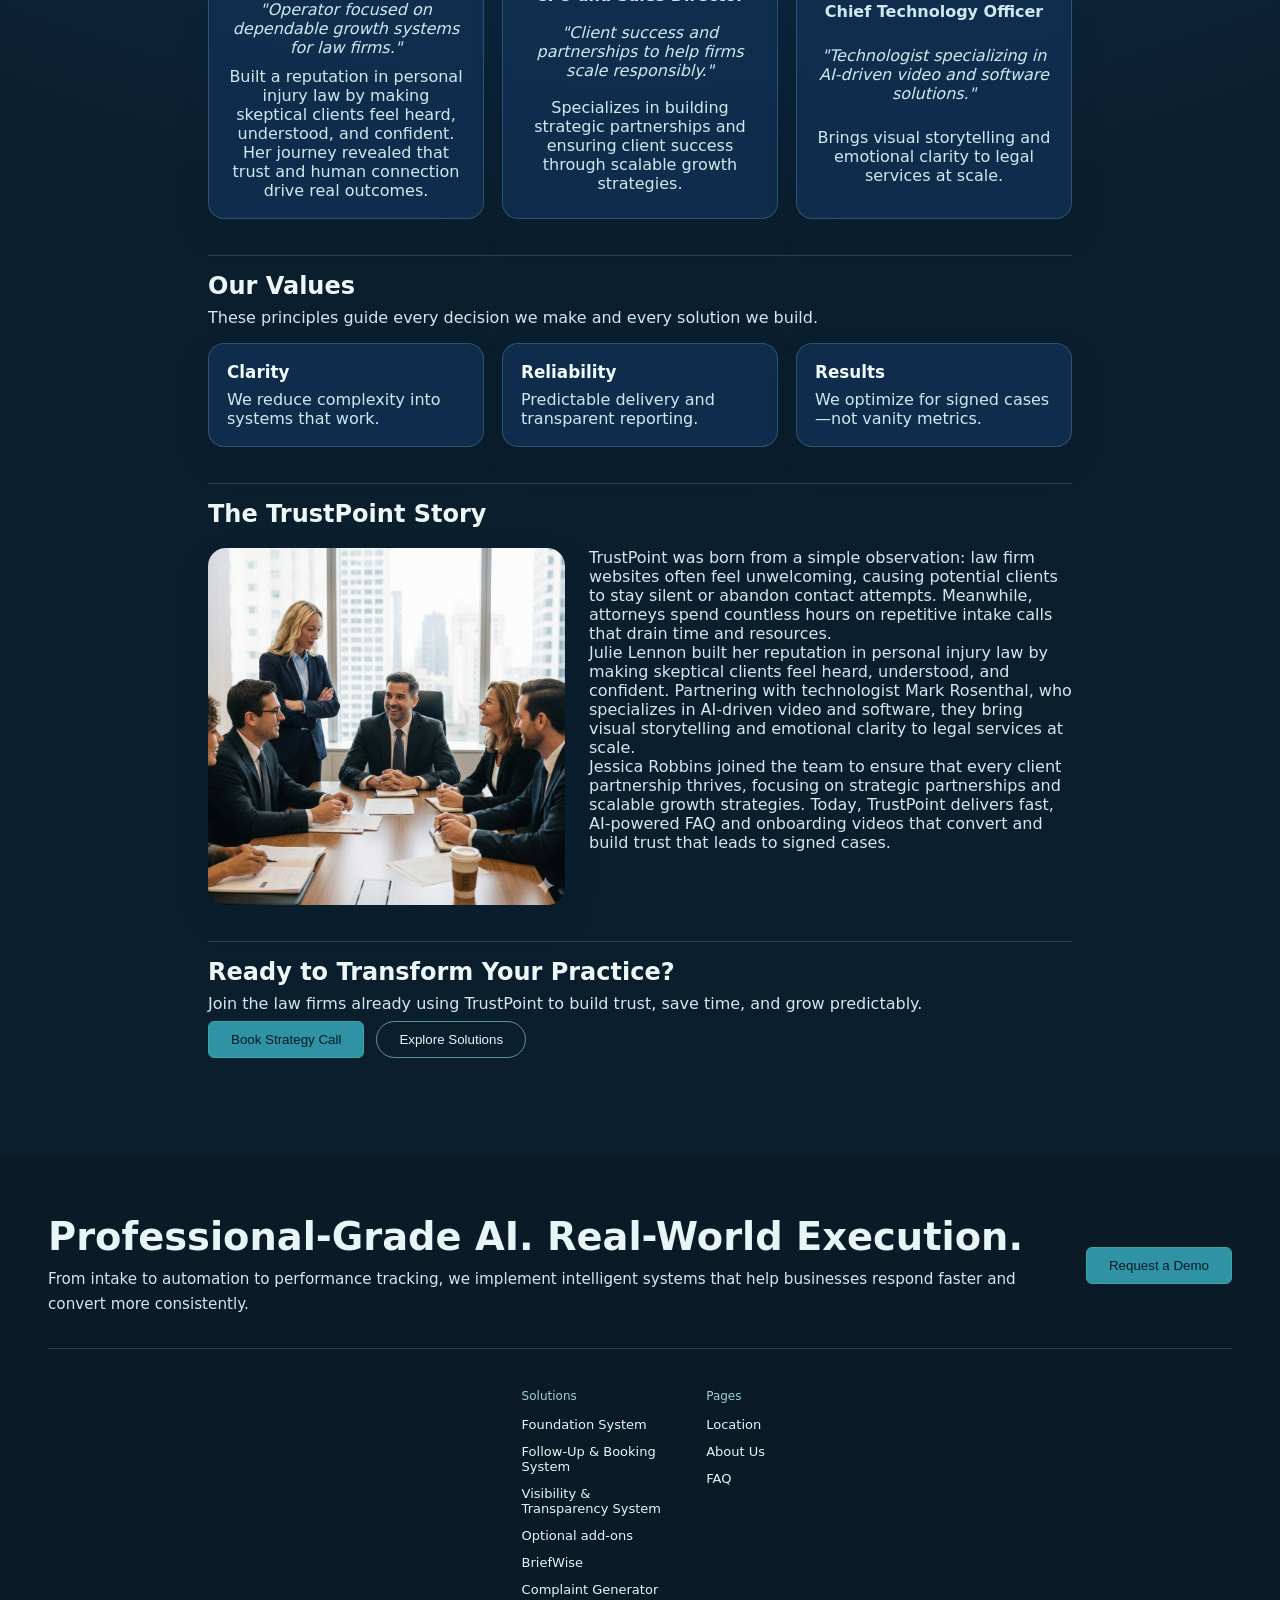
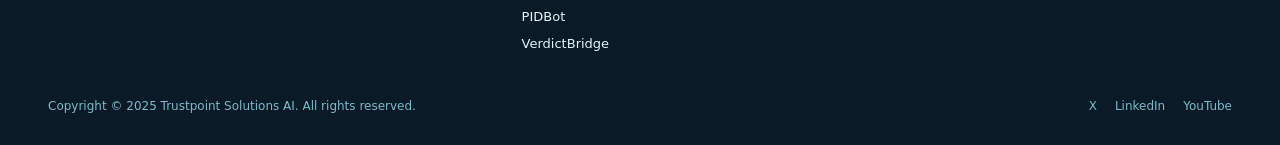
==== commit df2b67ae: "Alternate bundle layout, footer updates, about-us changes - Bundle sections: Alternate image/text la" ====
--- a/about-us.html
+++ b/about-us.html
@@ -143,9 +143,9 @@
             </article>
             <article class="team-card">
               <div class="team-avatar">
-                <img src="images/about-us-josh.webp" alt="Joshua Rain" />
+                <img src="images/about-us-mark.png" alt="Mark Rosenthal" />
               </div>
-              <h3 class="team-name">Joshua Rain</h3>
+              <h3 class="team-name">Mark Rosenthal</h3>
               <p class="team-role">Chief Technology Officer</p>
               <p class="team-quote">
                 "Technologist specializing in AI-driven video and software solutions."
@@ -193,7 +193,7 @@
               <p>
                 Julie Lennon built her reputation in personal injury law by making
                 skeptical clients feel heard, understood, and confident. Partnering
-                with technologist Joshua Rain, who specializes in AI-driven video and
+                with technologist Mark Rosenthal, who specializes in AI-driven video and
                 software, they bring visual storytelling and emotional clarity to
                 legal services at scale.
               </p>
--- a/styles.css
+++ b/styles.css
@@ -837,6 +837,42 @@
   margin: 0 0 80px;
 }
 
+.bundle-what-we-do {
+  grid-template-columns: minmax(220px, 1fr) minmax(320px, 1.2fr);
+}
+
+.bundle-alt {
+  display: block;
+}
+
+.bundle-alt .bundle-media {
+  float: right;
+  width: 36%;
+  max-width: 300px;
+  height: 300px;
+  margin-left: 32px;
+  margin-bottom: 24px;
+}
+
+.bundle-alt .bundle-content {
+  overflow: hidden;
+}
+
+.bundle-alt::after {
+  content: "";
+  display: table;
+  clear: both;
+}
+
+.bundle-tagline {
+  font-size: 0.9rem !important;
+  letter-spacing: 0.5px;
+  color: #8fe1e6 !important;
+  margin-top: 16px !important;
+  padding-left: 16px;
+  border-left: 3px solid rgba(212, 175, 55, 0.6);
+}
+
 .bundle-media {
   background: #ffffff;
   border-radius: 18px;
@@ -1018,6 +1054,18 @@
   font-size: clamp(1.6rem, 3vw, 2.4rem);
   font-weight: 600;
   color: #e6f6f7;
+}
+
+.footer-cta-text {
+  flex: 1;
+  min-width: 0;
+}
+
+.footer-cta-text p {
+  color: #cfe9ee;
+  font-size: 0.95rem;
+  line-height: 1.6;
+  margin: 8px 0 0;
 }
 
 .footer-divider {
@@ -1246,6 +1294,14 @@
     padding: 50px 24px 60px;
   }
 
+  .bundle-alt .bundle-media {
+    float: none;
+    width: 100%;
+    max-width: none;
+    margin-left: 0;
+    margin-bottom: 24px;
+  }
+
   .bundle-media {
     min-height: 280px;
   }
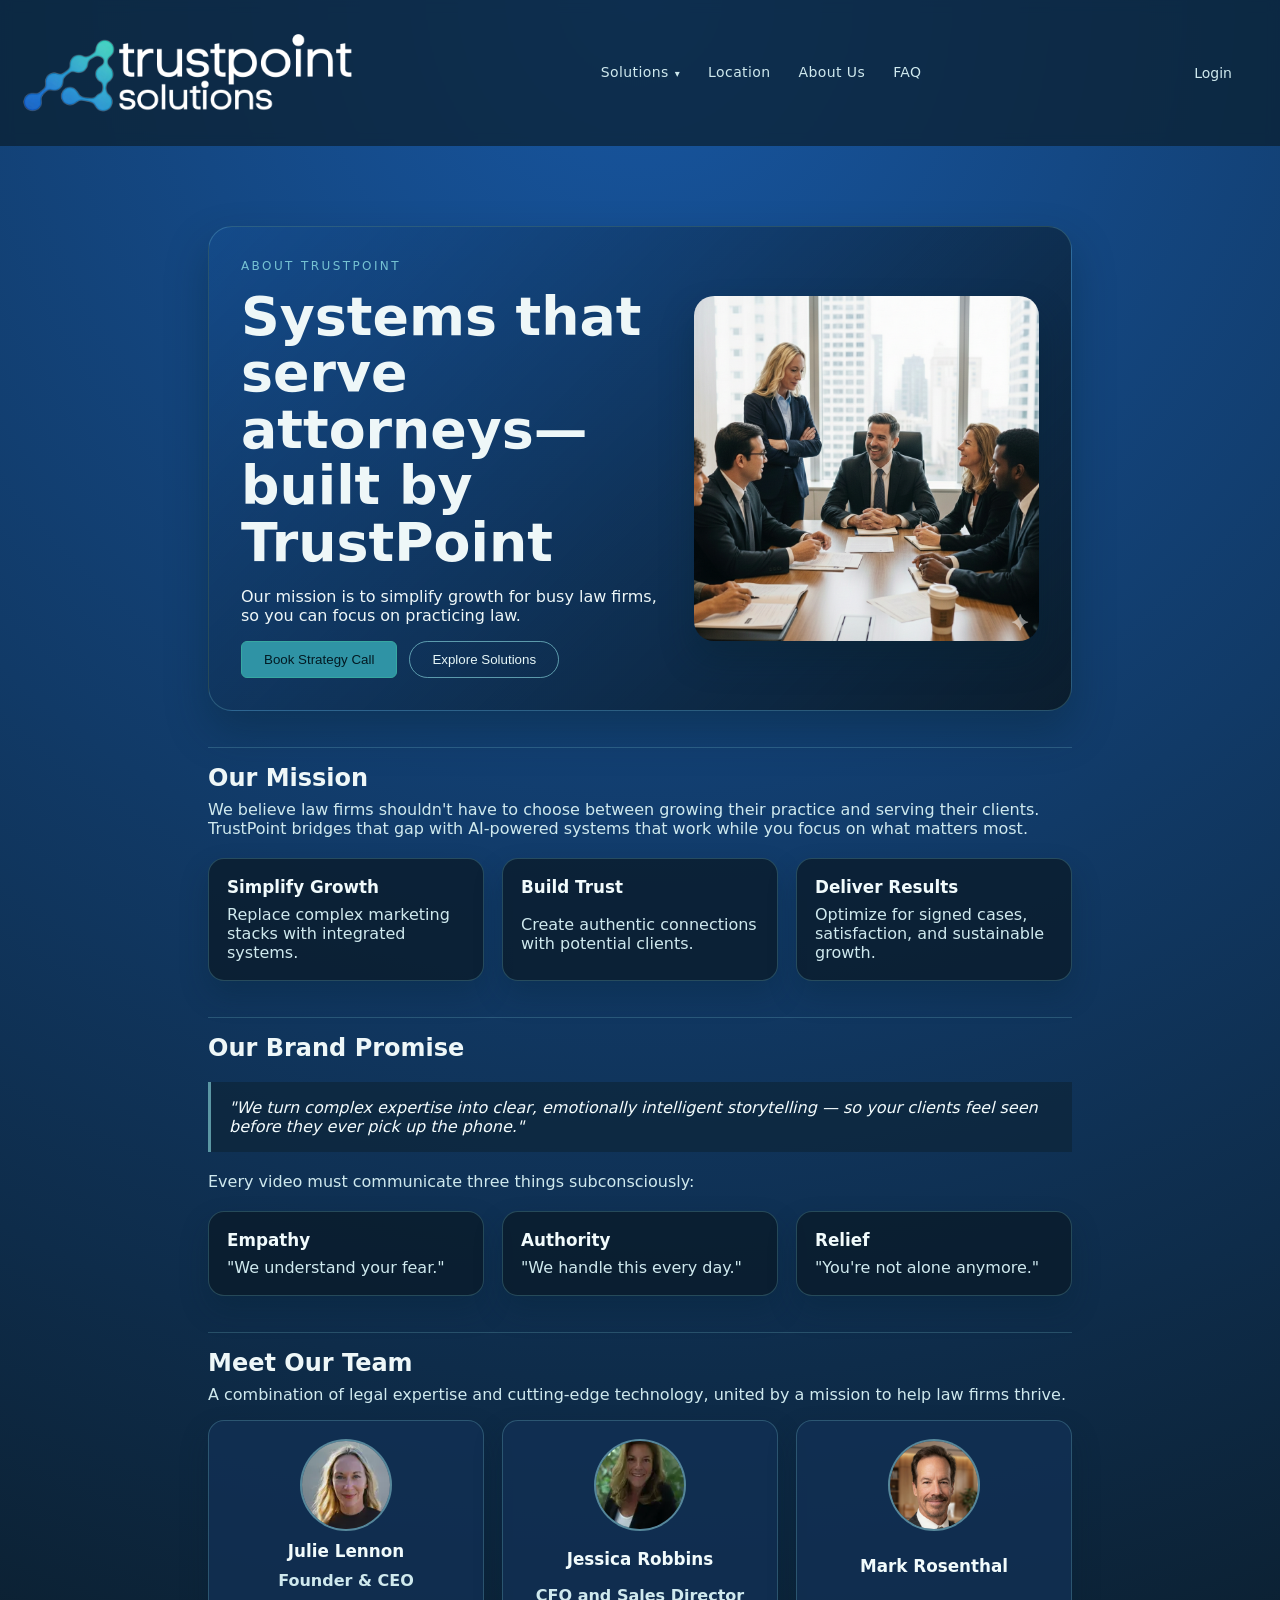
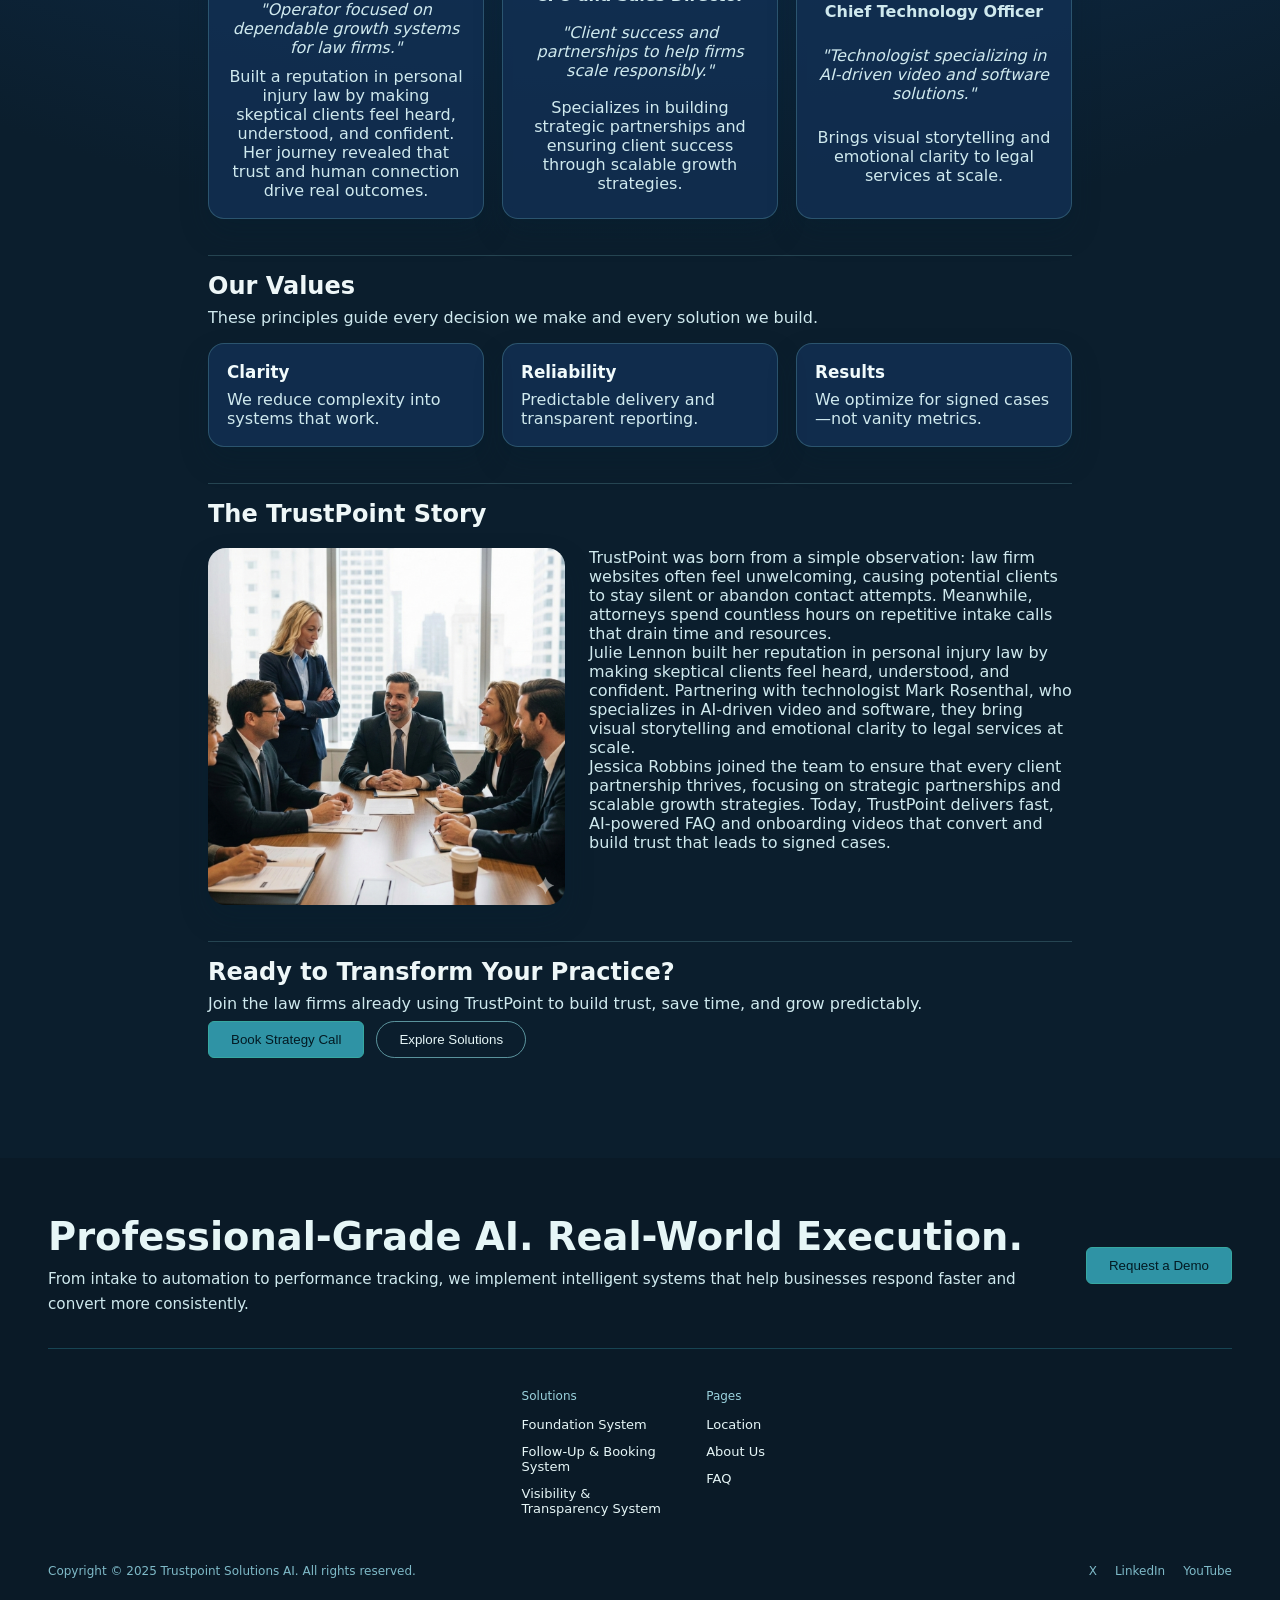
==== commit d23c2ac1: "Remove Optional add-ons, BriefWise, Complaint Generator, PIDBot, VerdictBridge - Remove sections fro" ====
--- a/about-us.html
+++ b/about-us.html
@@ -25,11 +25,6 @@
               <a href="solutions.html#foundation-system">Foundation System</a>
               <a href="solutions.html#follow-up-booking-system">Follow-Up &amp; Booking System</a>
               <a href="solutions.html#visibility-transparency-system">Visibility &amp; Transparency System</a>
-              <a href="solutions.html#optional-add-ons">Optional add-ons</a>
-              <a href="solutions.html#briefwise">BriefWise</a>
-              <a href="solutions.html#complaint-generator">Complaint Generator</a>
-              <a href="solutions.html#pidbot">PIDBot</a>
-              <a href="solutions.html#verdictbridge">VerdictBridge</a>
             </div>
           </div>
           <a class="nav-link" href="location.html">Location</a>
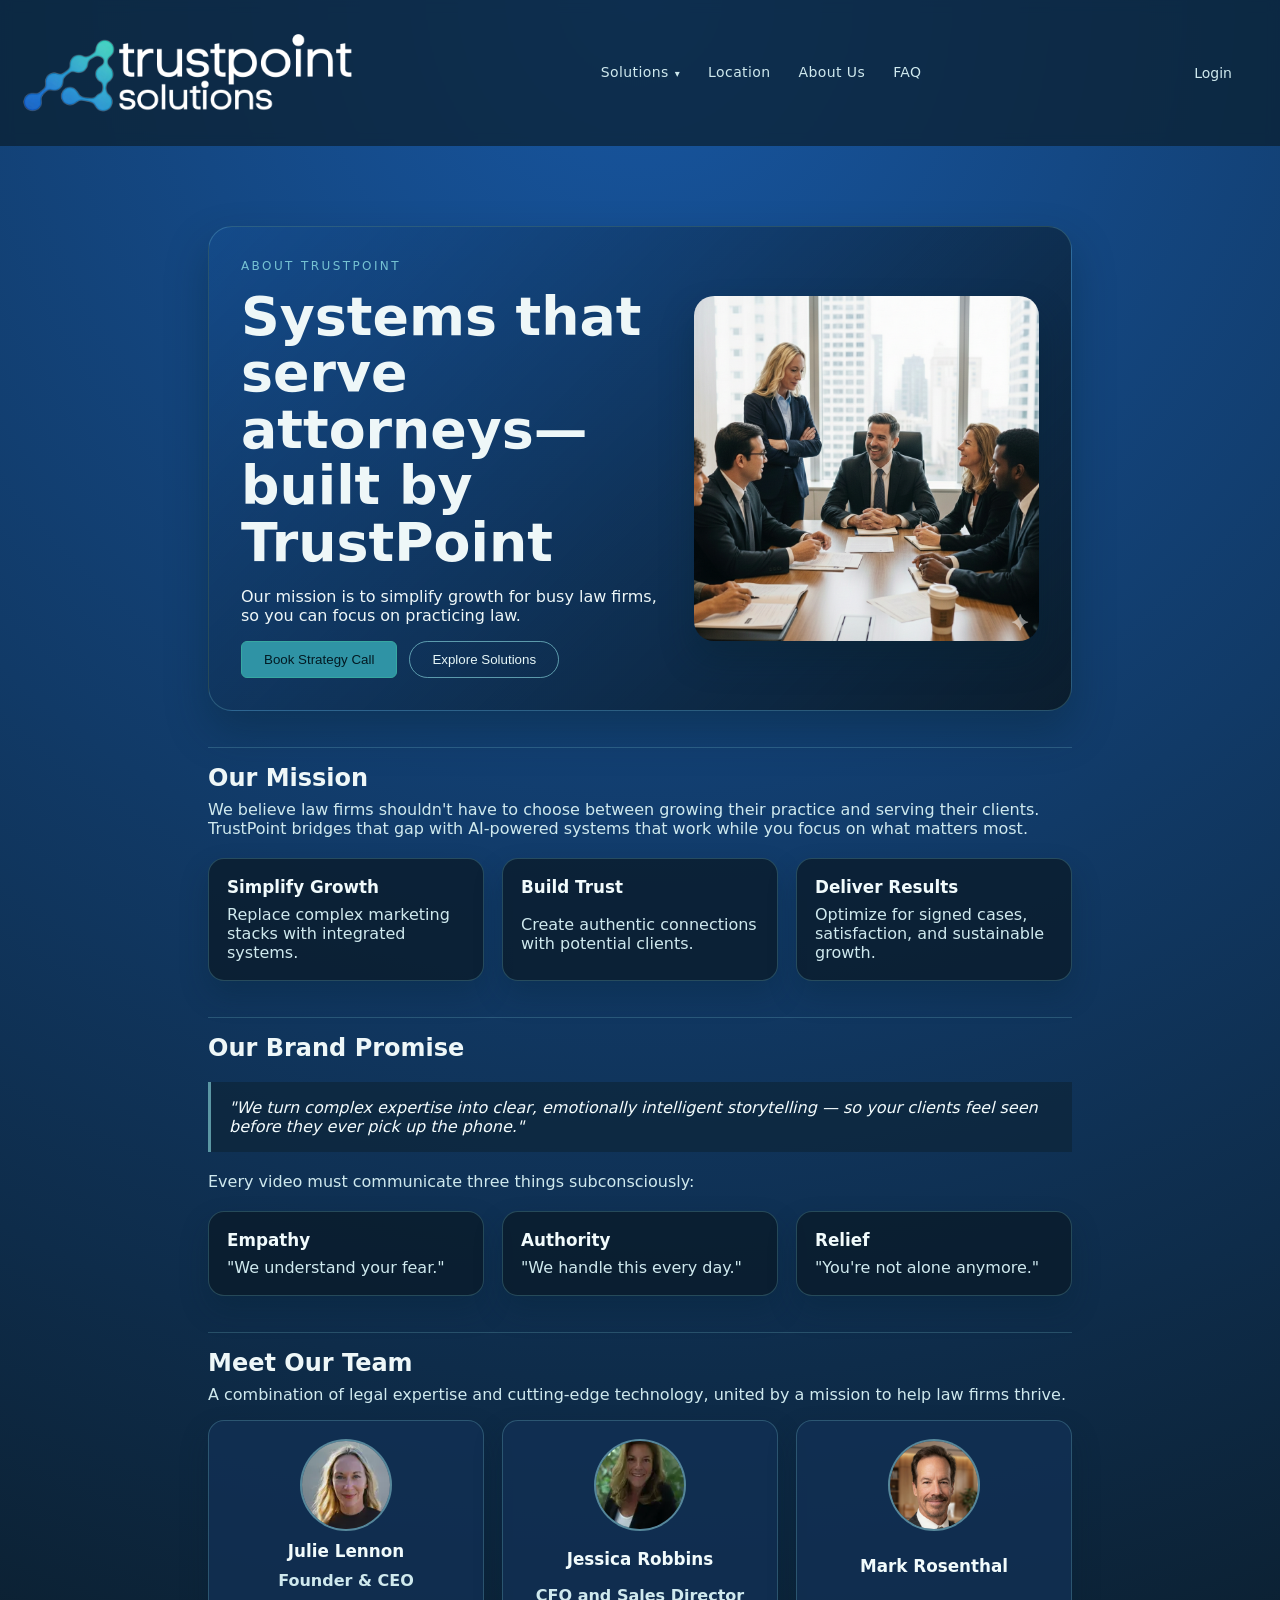
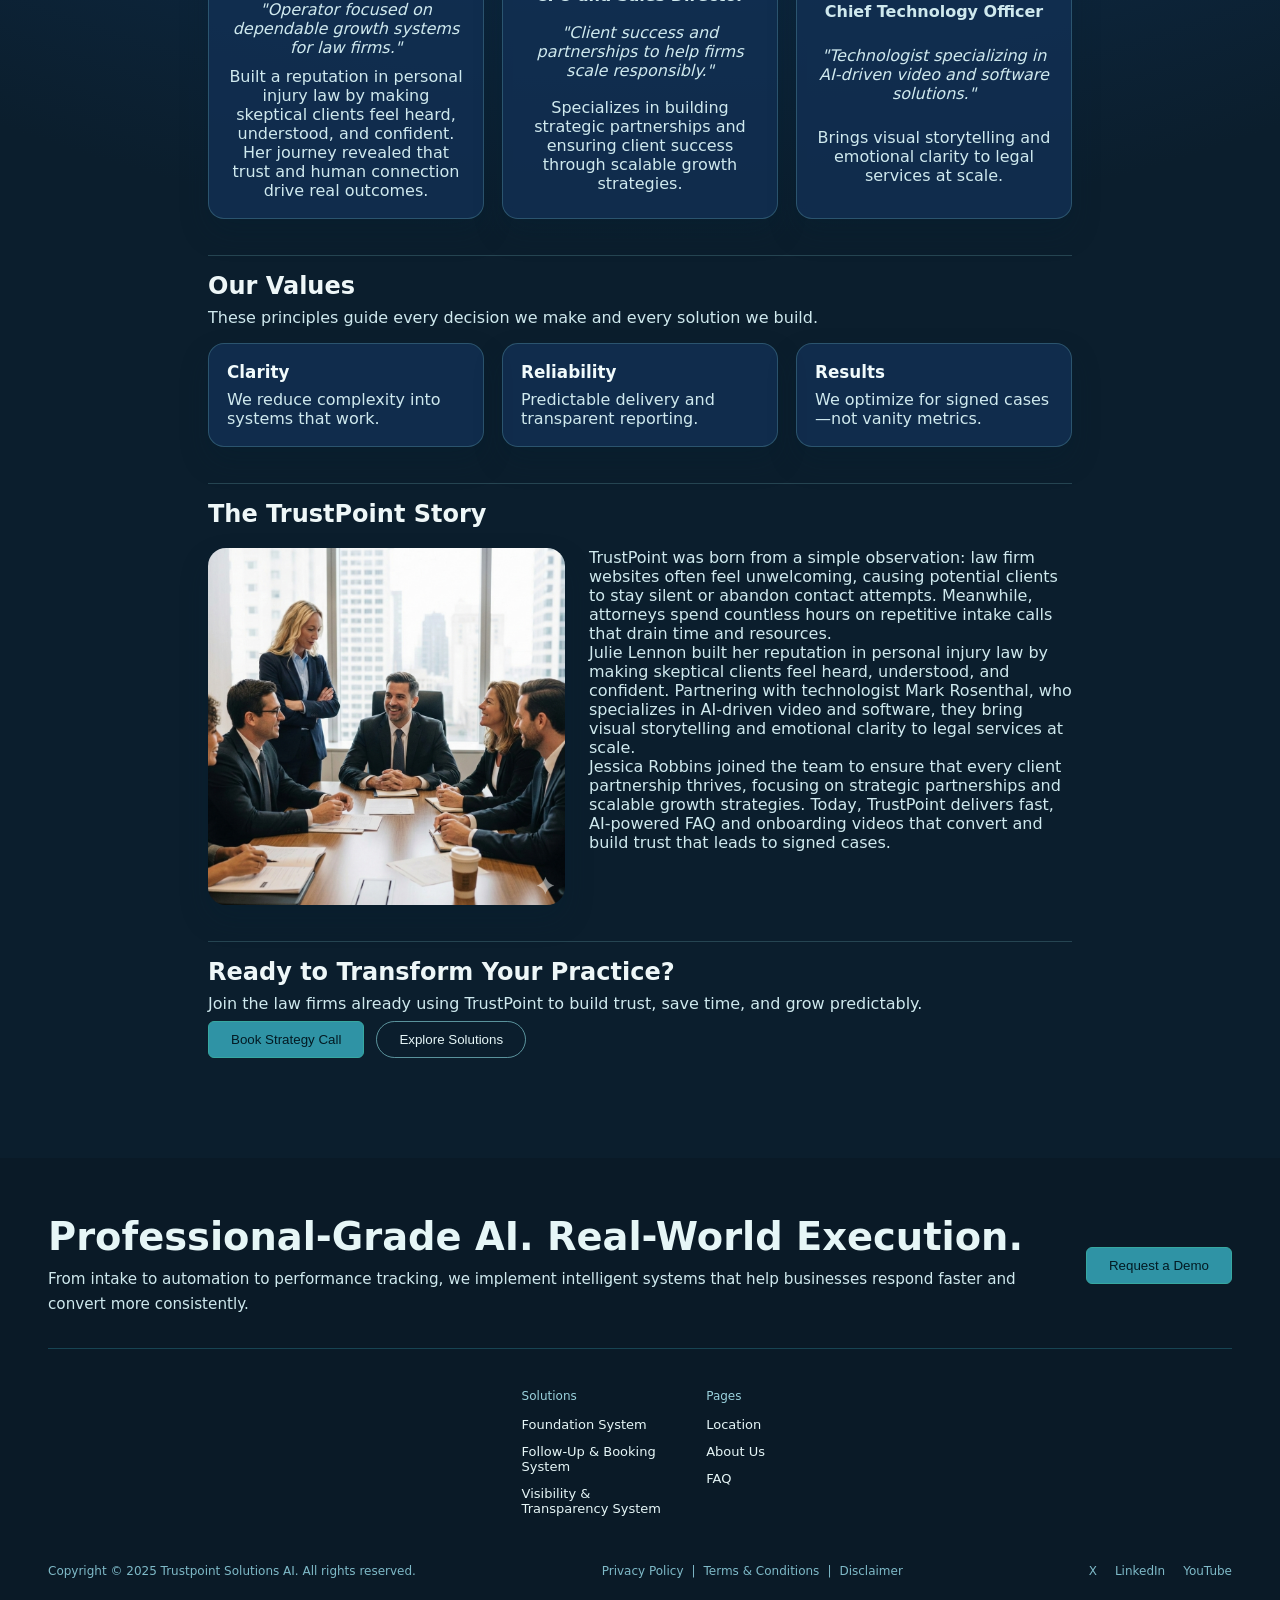
==== commit 2dd062bd: "Update login link to app.trustpointsolutionsai.com Made-with: Cursor" ====
--- a/about-us.html
+++ b/about-us.html
@@ -31,7 +31,7 @@
           <a class="nav-link" href="about-us.html">About Us</a>
           <a class="nav-link" href="faq.html">FAQ</a>
         </nav>
-        <a class="login" href="#">Login</a>
+        <a class="login" href="https://app.trustpointsolutionsai.com">Login</a>
       </header>
 
       <main class="subpage about-page">
